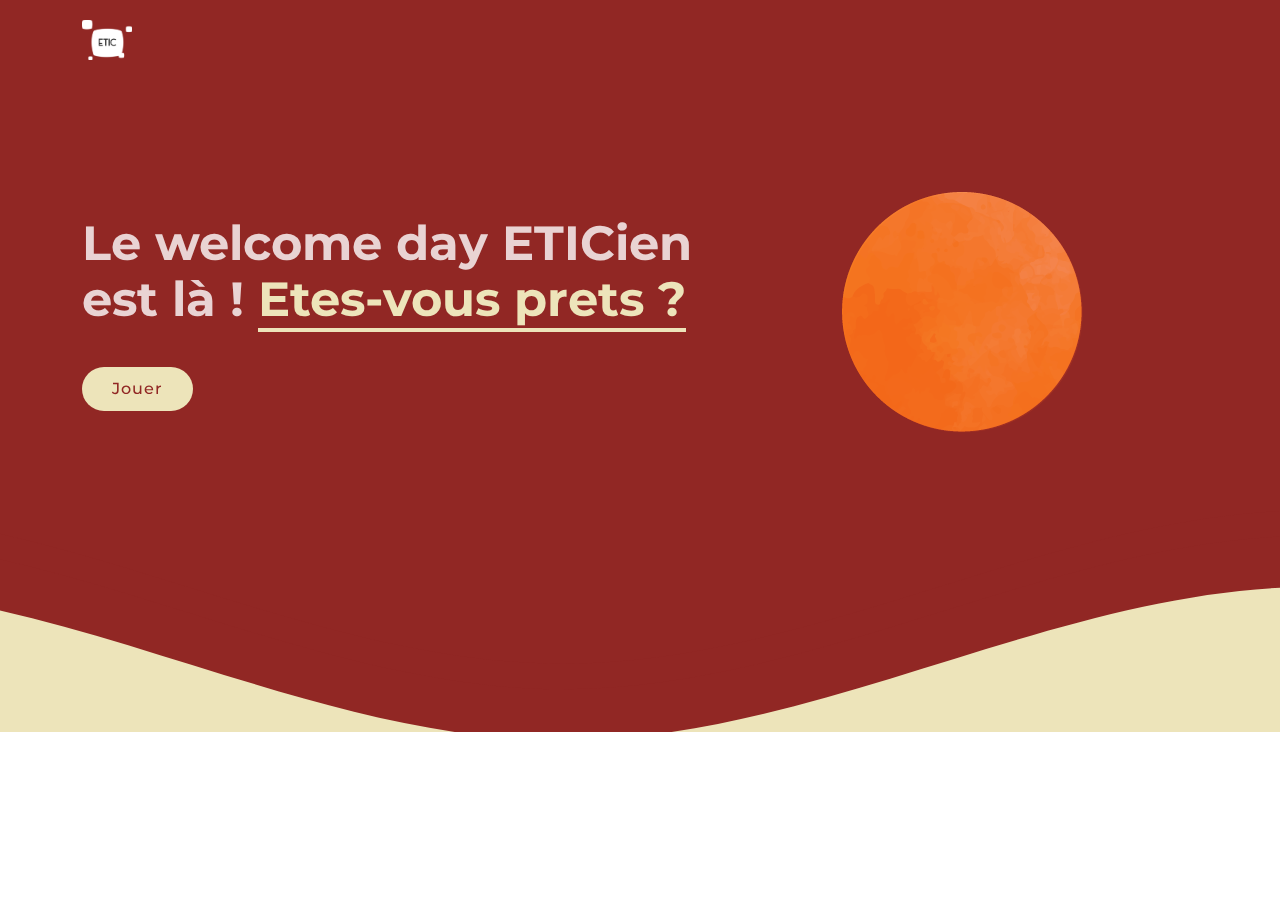
==== index.html @ d5db1f9d "Landing page added" ====
<!DOCTYPE html>
<html lang="en">

<head>
  <meta charset="utf-8">
  <meta content="width=device-width, initial-scale=1.0" name="viewport">

  <title>Enigme du Welcome Day</title>
  <meta content="" name="description">
  <meta content="" name="keywords">

  
  <link href="assets/img/logo_etic.png" rel="icon">
  <link href="assets/img/logo_etic.png" rel="apple-touch-icon">

  
  <link href="https://fonts.googleapis.com/css?family=Open+Sans:300,300i,400,400i,600,600i,700,700i|Montserrat:300,300i,400,400i,500,500i,600,600i,700,700i|Poppins:300,300i,400,400i,500,500i,600,600i,700,700i" rel="stylesheet">

  
  <link href="assets/vendor/aos/aos.css" rel="stylesheet">
  <link href="assets/vendor/bootstrap/css/bootstrap.min.css" rel="stylesheet">
  <link href="assets/vendor/bootstrap-icons/bootstrap-icons.css" rel="stylesheet">
  <link href="assets/vendor/boxicons/css/boxicons.min.css" rel="stylesheet">
  <link href="assets/vendor/glightbox/css/glightbox.min.css" rel="stylesheet">
  <link href="assets/vendor/remixicon/remixicon.css" rel="stylesheet">
  <link href="assets/vendor/swiper/swiper-bundle.min.css" rel="stylesheet">

  
  <link href="assets/css/style.css" rel="stylesheet">


</head>

<body>

  <!-- ======= Header ======= -->
  <header id="header" class="fixed-top d-flex align-items-center header-transparent">
    <div class="container d-flex align-items-center justify-content-between">

      <div class="logo">
        <a href="index.html"><img src="assets/img/logo_etic.png" alt="" class="img-fluid"></a>
      </div>

      

    </div>
  </header>

 
  <section id="hero">

    <div class="container">
      <div class="row justify-content-between">
        <div class="col-lg-7 pt-5 pt-lg-0 order-2 order-lg-1 d-flex align-items-center">
          <div data-aos="zoom-out">
            <h1>Le welcome day ETICien est là ! <span> Etes-vous prets ?</span></h1>
            <h2></h2>
            <div class="text-center text-lg-start">
              <a href="" class="btn-get-started scrollto">Jouer</a>
            </div>
          </div>
        </div>
        <div class="col-lg-4 order-1 order-lg-2 landing-image" data-aos="zoom-out" data-aos-delay="300">
          <img src="assets/img/landing_image.png" class="img-fluid animated" alt="">
        </div>
      </div>
    </div>

    <svg class="hero-waves" xmlns="http://www.w3.org/2000/svg" xmlns:xlink="http://www.w3.org/1999/xlink" viewBox="0 24 150 28 " preserveAspectRatio="none">
      <defs>
        <path id="wave-path" d="M-160 44c30 0 58-18 88-18s 58 18 88 18 58-18 88-18 58 18 88 18 v44h-352z">
      </defs>
      <g class="wave1">
        <use xlink:href="#wave-path" x="50" y="3" fill="rgba(145,39,36, .1)"> 
      </g>
      <g class="wave2">
        <use xlink:href="#wave-path" x="50" y="0" fill="rgba(145,39,36, .1)">
      </g>
      <g class="wave3">
        <use xlink:href="#wave-path" x="50" y="9" fill="#EDE4BA">
      </g>
    </svg>

  </section>

  <div id="preloader"></div>

  <!-- Vendor JS Files -->
  <script src="assets/vendor/aos/aos.js"></script>
  <script src="assets/vendor/bootstrap/js/bootstrap.bundle.min.js"></script>
  <script src="assets/vendor/glightbox/js/glightbox.min.js"></script>
  <script src="assets/vendor/php-email-form/validate.js"></script>
  <script src="assets/vendor/purecounter/purecounter.js"></script>
  <script src="assets/vendor/swiper/swiper-bundle.min.js"></script>

  <!-- Template Main JS File -->
  <script src="assets/js/main.js"></script>

</body>

</html>
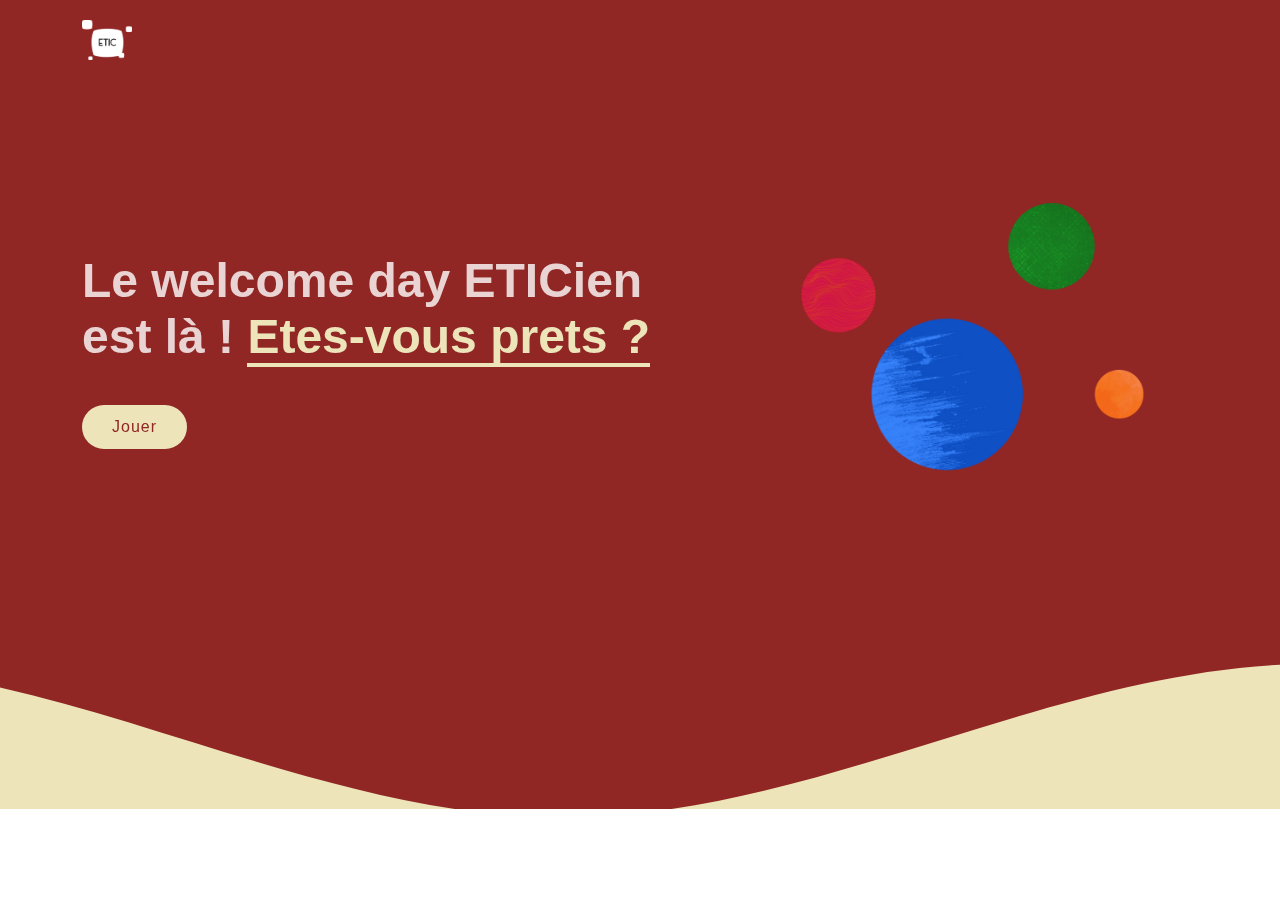
==== commit d7b3a58a: "responsive grid" ====
--- a/index.html
+++ b/index.html
@@ -15,7 +15,8 @@
 
   
   <link href="https://fonts.googleapis.com/css?family=Open+Sans:300,300i,400,400i,600,600i,700,700i|Montserrat:300,300i,400,400i,500,500i,600,600i,700,700i|Poppins:300,300i,400,400i,500,500i,600,600i,700,700i" rel="stylesheet">
-
+  <link href="http://fonts.cdnfonts.com/css/one-day" rel="stylesheet">
+                
   
   <link href="assets/vendor/aos/aos.css" rel="stylesheet">
   <link href="assets/vendor/bootstrap/css/bootstrap.min.css" rel="stylesheet">
@@ -33,7 +34,7 @@
 
 <body>
 
-  <!-- ======= Header ======= -->
+  
   <header id="header" class="fixed-top d-flex align-items-center header-transparent">
     <div class="container d-flex align-items-center justify-content-between">
 
@@ -56,11 +57,11 @@
             <h1>Le welcome day ETICien est là ! <span> Etes-vous prets ?</span></h1>
             <h2></h2>
             <div class="text-center text-lg-start">
-              <a href="" class="btn-get-started scrollto">Jouer</a>
+              <a href="https://wd-test2.000webhostapp.com/grille.html" class="btn-get-started scrollto">Jouer</a>
             </div>
           </div>
         </div>
-        <div class="col-lg-4 order-1 order-lg-2 landing-image" data-aos="zoom-out" data-aos-delay="300">
+        <div class="col-lg-5 order-1 order-lg-2 hero-img" data-aos="zoom-out" data-aos-delay="300">
           <img src="assets/img/landing_image.png" class="img-fluid animated" alt="">
         </div>
       </div>
@@ -85,7 +86,7 @@
 
   <div id="preloader"></div>
 
-  <!-- Vendor JS Files -->
+  
   <script src="assets/vendor/aos/aos.js"></script>
   <script src="assets/vendor/bootstrap/js/bootstrap.bundle.min.js"></script>
   <script src="assets/vendor/glightbox/js/glightbox.min.js"></script>
@@ -93,7 +94,7 @@
   <script src="assets/vendor/purecounter/purecounter.js"></script>
   <script src="assets/vendor/swiper/swiper-bundle.min.js"></script>
 
-  <!-- Template Main JS File -->
+  
   <script src="assets/js/main.js"></script>
 
 </body>
--- a/assets/css/style.css
+++ b/assets/css/style.css
@@ -1,6 +1,6 @@
-
+@import url('http://fonts.cdnfonts.com/css/one-day');
 body {
-  font-family: "Open Sans", sans-serif;
+  font-family: "Work Sans", sans-serif;
   color: #444444;
 }
 
@@ -14,8 +14,13 @@
   text-decoration: none;
 }
 
+@font-face {
+  font-family: "One day";
+  src: url(http://fonts.cdnfonts.com/css/one-day);
+                
+}
 h1, h2, h3, h4, h5, h6 {
-  font-family: "Montserrat", sans-serif;
+  font-family: "One day", sans-serif;
 }
 
 /*--------------------------------------------------------------
@@ -73,7 +78,7 @@
   right: 15px;
   bottom: 15px;
   z-index: 996;
-  background: #EDE4BA;
+  background: transparent;
   width: 40px;
   height: 40px;
   border-radius: 50px;
@@ -81,11 +86,11 @@
 }
 .back-to-top i {
   font-size: 28px;
-  color: #EDE4BA;
+  color: transparent;
   line-height: 0;
 }
 .back-to-top:hover {
-  background: #EDE4BA;
+  background: transparent;
   color: #EDE4BA;
 }
 .back-to-top.active {
@@ -109,13 +114,13 @@
   transition: all 0.5s;
   z-index: 997;
   transition: all 0.5s;
-  background: rgba(145, 39, 36, 1); 
+  background: transparent; 
 }
 #header.header-transparent {
   background: transparent;
 }
 #header.header-scrolled {
-  background: rgba(145, 39, 36, 1);
+  background: transparent;
   height: 60px;
 }
 #header .logo h1 {
@@ -126,7 +131,7 @@
   font-weight: 700;
 }
 #header .logo h1 a, #header .logo h1 a:hover {
-  color: #EDE4BA;
+  color: transparent;
   text-decoration: none;
 }
 #header .logo img {
@@ -161,7 +166,7 @@
   padding: 10px 0 10px 30px;
   font-size: 15px;
   font-weight: 500;
-  font-family: "Poppins", sans-serif;
+  font-family: "Work Sans", sans-serif;
   color: rgba(255, 255, 255, 0.7);
   white-space: nowrap;
   transition: 0.3s;
@@ -188,7 +193,7 @@
   width: 25px;
 }
 .navbar a:hover, .navbar .active, .navbar .active:focus, .navbar li:hover > a {
-  color: #EDE4BA;
+  color: transparent;
 }
 .navbar .dropdown ul {
   display: block;
@@ -200,7 +205,7 @@
   z-index: 99;
   opacity: 0;
   visibility: hidden;
-  background: #EDE4BA;
+  background: transparent;
   box-shadow: 0px 0px 30px rgba(127, 137, 161, 0.25);
   transition: 0.3s;
   border-radius: 4px;
@@ -372,7 +377,7 @@
   font-size: 24px;
 }
 #hero .btn-get-started {
-  font-family: "Montserrat", sans-serif;
+  font-family: "Work Sans", sans-serif;
   font-weight: 500;
   font-size: 16px;
   letter-spacing: 1px;
@@ -545,7 +550,7 @@
   letter-spacing: 2px;
   text-transform: uppercase;
   color: #aaaaaa;
-  font-family: "Poppins", sans-serif;
+  font-family: "Work Sans", sans-serif;
 }
 .section-title h2::after {
   content: "";
@@ -561,7 +566,7 @@
   font-size: 36px;
   font-weight: 700;
   text-transform: uppercase;
-  font-family: "Poppins", sans-serif;
+  font-family: "Work Sans", sans-serif;
   color: #010483;
 }
 
@@ -841,7 +846,7 @@
 .counts .count-box p {
   padding: 0;
   margin: 0;
-  font-family: "Montserrat", sans-serif;
+  font-family: "Work Sans", sans-serif;
   font-size: 14px;
 }
 
@@ -1072,7 +1077,7 @@
   font-size: 36px;
   color: #EDE4BA;
   font-weight: 600;
-  font-family: "Poppins", sans-serif;
+  font-family: "Work Sans", sans-serif;
   margin-bottom: 20px;
 }
 .pricing h4 sup {
@@ -1120,7 +1125,7 @@
   transition: none;
   font-size: 14px;
   font-weight: 400;
-  font-family: "Montserrat", sans-serif;
+  font-family: "Work Sans", sans-serif;
   font-weight: 600;
   transition: 0.3s;
 }
@@ -1166,7 +1171,7 @@
 .faq .faq-list a {
   display: block;
   position: relative;
-  font-family: "Poppins", sans-serif;
+  font-family: "Work Sans", sans-serif;
   font-size: 16px;
   line-height: 24px;
   font-weight: 500;
@@ -1366,7 +1371,7 @@
   font-size: 14px;
   line-height: 24px;
   margin-bottom: 0;
-  font-family: "Montserrat", sans-serif;
+  font-family: "Work Sans", sans-serif;
 }
 #footer .footer-top .social-links a {
   font-size: 18px;
